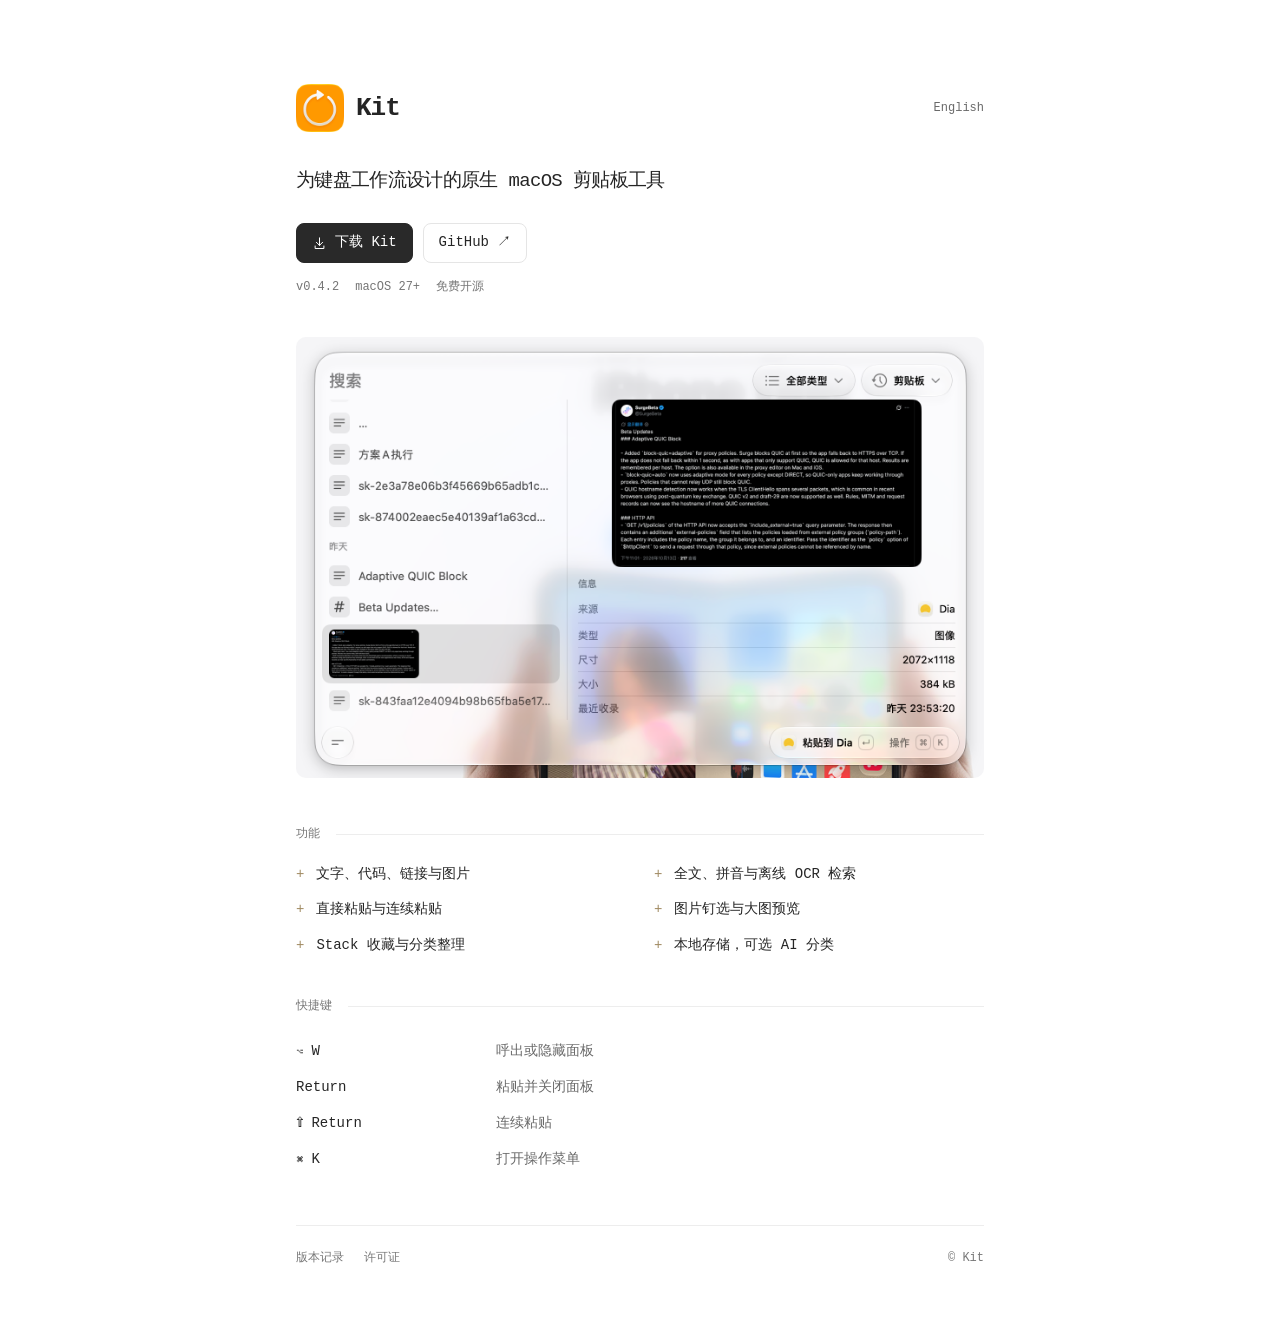
==== docs/index.html @ 0c0964cd "Add bilingual Kit landing page to GitHub Pages" ====
<!DOCTYPE html>
<html lang="zh-CN">
<head>
  <meta charset="utf-8">
  <meta name="viewport" content="width=device-width, initial-scale=1">
  <meta name="color-scheme" content="light">
  <meta name="theme-color" content="#ffffff">
  <meta name="description" content="为键盘工作流设计的原生 macOS 剪贴板工具">
  <title>Kit — 原生 macOS 剪贴板工具</title>
  <link rel="icon" href="assets/icon.png" type="image/png">
  <link rel="stylesheet" href="assets/site.css">
  <link rel="alternate" hreflang="zh-CN" href="https://imeelinew.github.io/Kit/">
  <link rel="alternate" hreflang="en" href="https://imeelinew.github.io/Kit/index.en.html">
  <link rel="canonical" href="https://imeelinew.github.io/Kit/">
  <script src="assets/site.js" defer></script>
</head>
<body>
  <main>
    <header>
      <a class="brand" href="./"><img src="assets/icon.png" width="48" height="48" alt=""><h1>Kit</h1></a>
      <a class="language" href="index.en.html" lang="en" hreflang="en">English</a>
    </header>
    <div class="hero">
      <p class="tagline">为键盘工作流设计的原生 macOS 剪贴板工具</p>
      <nav class="actions">
        <a class="button primary" data-download href="https://github.com/imeelinew/Kit/releases/latest"><svg aria-hidden="true" viewBox="0 0 24 24" fill="none" stroke="currentColor" stroke-width="1.6" stroke-linecap="round" stroke-linejoin="round"><path d="M12 3v12m-5-5 5 5 5-5M5 16v4h14v-4"/></svg>下载 Kit</a>
        <a class="button" href="https://github.com/imeelinew/Kit">GitHub <span aria-hidden="true">↗</span></a>
      </nav>
      <div class="meta"><span data-version>v0.4.2</span><span>macOS 27+</span><span>免费开源</span></div>
    </div>
    <figure><img class="screenshot" src="assets/screenshot.png" width="1586" height="1016" alt="Kit 剪贴板历史面板" fetchpriority="high"></figure>
    <section aria-labelledby="features">
      <h2 id="features">功能</h2>
      <ul class="features">
        <li>文字、代码、链接与图片</li>
        <li>全文、拼音与离线 OCR 检索</li>
        <li>直接粘贴与连续粘贴</li>
        <li>图片钉选与大图预览</li>
        <li>Stack 收藏与分类整理</li>
        <li>本地存储，可选 AI 分类</li>
      </ul>
    </section>
    <section aria-labelledby="shortcuts">
      <h2 id="shortcuts">快捷键</h2>
      <dl class="shortcuts">
        <div><dt><kbd>⌥ W</kbd></dt><dd>呼出或隐藏面板</dd></div>
        <div><dt><kbd>Return</kbd></dt><dd>粘贴并关闭面板</dd></div>
        <div><dt><kbd>⇧ Return</kbd></dt><dd>连续粘贴</dd></div>
        <div><dt><kbd>⌘ K</kbd></dt><dd>打开操作菜单</dd></div>
      </dl>
    </section>
    <footer>
      <a href="version-history.html">版本记录</a>
      <a href="https://github.com/imeelinew/Kit/blob/main/LICENSE">许可证</a>
      <span class="copyright">© Kit</span>
    </footer>
  </main>
</body>
</html>
---- docs/assets/site.css ----
:root {
  color-scheme: light;
  font-family: ui-monospace, "SFMono-Regular", Menlo, Consolas, "PingFang SC", "Microsoft YaHei", monospace;
  color: #252525;
  background: #fff;
  font-synthesis: none;
  -webkit-font-smoothing: antialiased;
}
* { box-sizing: border-box; }
body { margin: 0; font-size: 14px; line-height: 1.7; }
main { max-width: 744px; margin: auto; padding: 84px 28px 64px; }
a { color: inherit; text-decoration: none; text-underline-offset: 4px; }
a:hover { color: #916c24; }
a:focus-visible { outline: 2px solid #916c24; outline-offset: 5px; }
header { display: flex; align-items: center; justify-content: space-between; gap: 24px; }
.brand { display: inline-flex; align-items: center; gap: 12px; }
.brand img { display: block; width: 48px; height: 48px; }
h1 { margin: 0; font-size: 26px; font-weight: 650; letter-spacing: -.04em; }
.language { color: #696969; font-size: 12px; }
.hero { margin-top: 32px; }
.tagline { margin: 0; font-size: 19px; font-weight: 450; line-height: 1.8; letter-spacing: -.035em; text-wrap: balance; }
.actions { display: flex; flex-wrap: wrap; gap: 10px; margin-top: 25px; }
.button { display: inline-flex; align-items: center; justify-content: center; gap: 8px; border: 1px solid #e5e5e5; border-radius: 8px; padding: 7px 15px; transition: border-color .15s, background .15s; }
.button:hover { background: #faf8f4; border-color: #c9b88f; }
.button.primary { background: #292929; color: #fff; border-color: #292929; }
.button.primary:hover { background: #484137; border-color: #484137; }
.button svg { width: 15px; height: 15px; }
.meta { display: flex; flex-wrap: wrap; gap: 9px 16px; color: #757575; font-size: 12px; margin-top: 14px; }
figure { margin: 40px 0 46px; }
.screenshot { display: block; width: 100%; height: auto; border-radius: 10px; }
section + section { margin-top: 38px; }
h2 { display: flex; align-items: center; gap: 16px; margin: 0 0 18px; color: #777; font-size: 12px; font-weight: 400; }
h2::after { content: ""; height: 1px; flex: 1; background: #ededed; }
.features { display: grid; grid-template-columns: 1fr 1fr; gap: 12px 28px; margin: 0; padding: 0; list-style: none; }
.features li::before { content: "+"; color: #a18b63; margin-right: 12px; }
.shortcuts { margin: 0; }
.shortcuts div { display: grid; grid-template-columns: 180px 1fr; gap: 20px; padding: 6px 0; }
dt, dd { margin: 0; }
kbd { font: inherit; white-space: nowrap; }
dd { color: #696969; }
footer { display: flex; flex-wrap: wrap; gap: 12px 20px; margin-top: 48px; padding-top: 22px; border-top: 1px solid #ededed; color: #777; font-size: 12px; }
footer .copyright { margin-left: auto; }
@media (max-width: 520px) {
  main { padding: 42px 22px; }
  .tagline { font-size: 17px; }
  .features { grid-template-columns: 1fr; gap: 10px; }
  .shortcuts div { grid-template-columns: 130px 1fr; gap: 12px; }
  figure { margin: 32px 0 36px; }
}
@media (prefers-reduced-motion: reduce) { .button { transition: none; } }
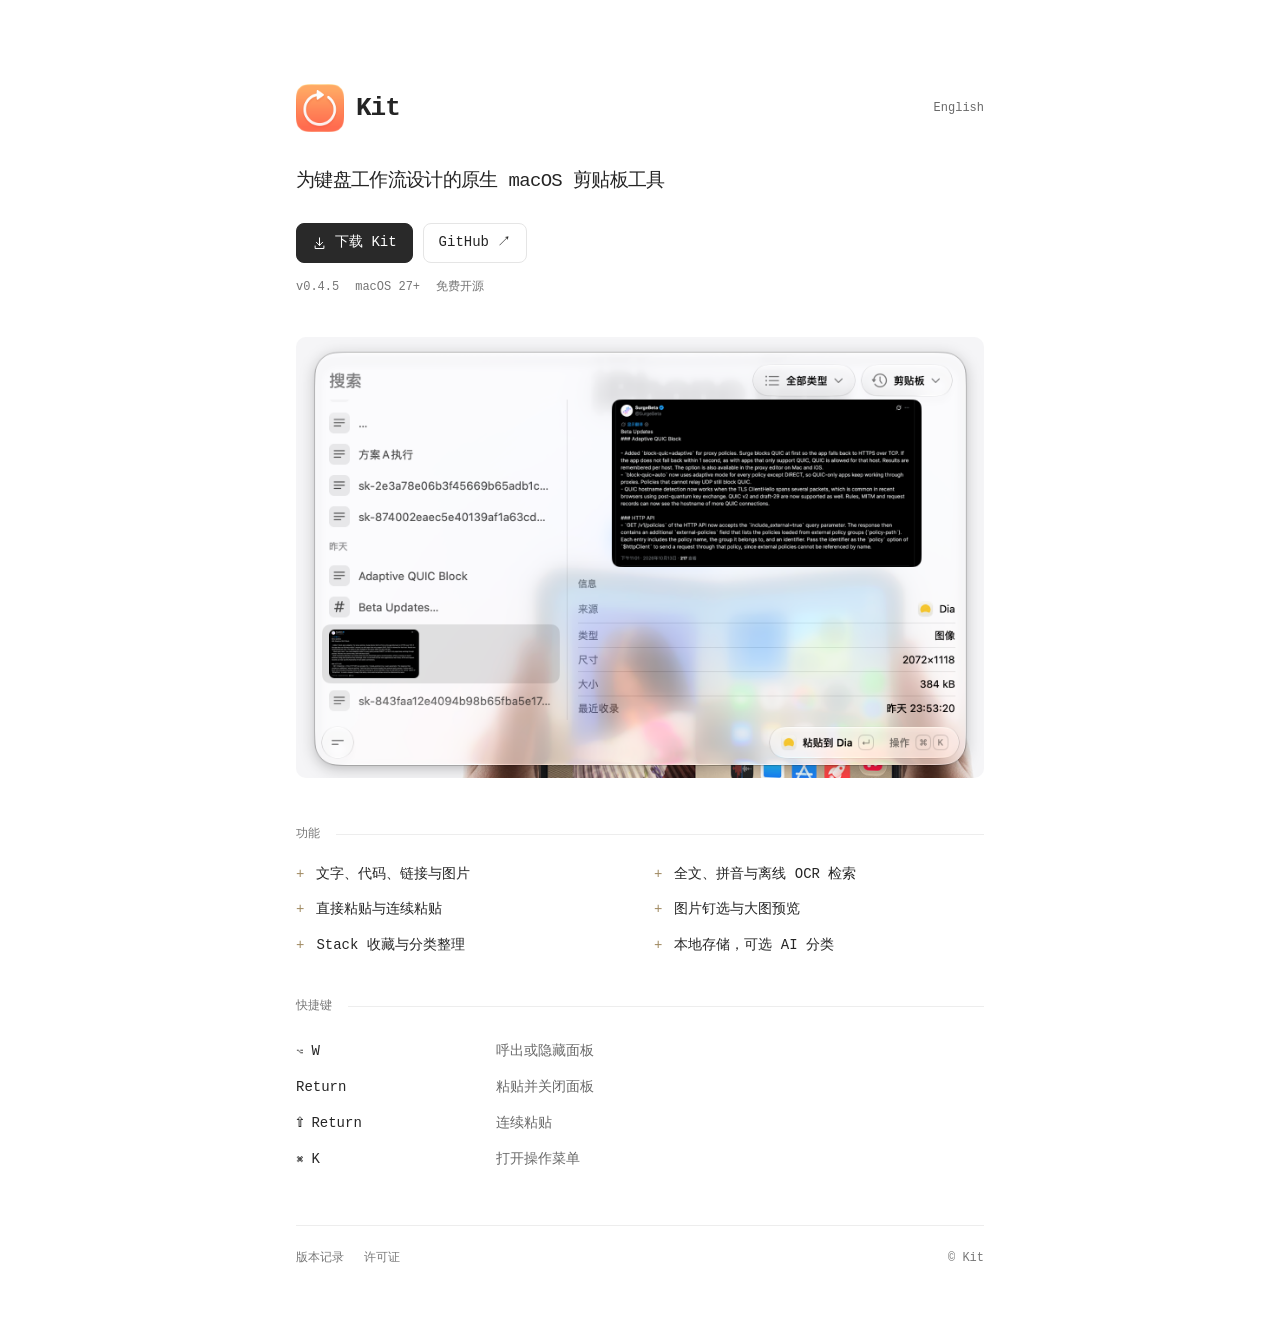
==== commit df45ada1: "Refresh Kit icon and documentation branding" ====
--- a/docs/index.html
+++ b/docs/index.html
@@ -7,7 +7,7 @@
   <meta name="theme-color" content="#ffffff">
   <meta name="description" content="为键盘工作流设计的原生 macOS 剪贴板工具">
   <title>Kit — 原生 macOS 剪贴板工具</title>
-  <link rel="icon" href="assets/icon.png" type="image/png">
+  <link rel="icon" href="assets/icon.png?v=20261024" type="image/png">
   <link rel="stylesheet" href="assets/site.css">
   <link rel="alternate" hreflang="zh-CN" href="https://imeelinew.github.io/Kit/">
   <link rel="alternate" hreflang="en" href="https://imeelinew.github.io/Kit/index.en.html">
@@ -17,7 +17,7 @@
 <body>
   <main>
     <header>
-      <a class="brand" href="./"><img src="assets/icon.png" width="48" height="48" alt=""><h1>Kit</h1></a>
+      <a class="brand" href="./"><img src="assets/icon.png?v=20261024" width="48" height="48" alt=""><h1>Kit</h1></a>
       <a class="language" href="index.en.html" lang="en" hreflang="en">English</a>
     </header>
     <div class="hero">
